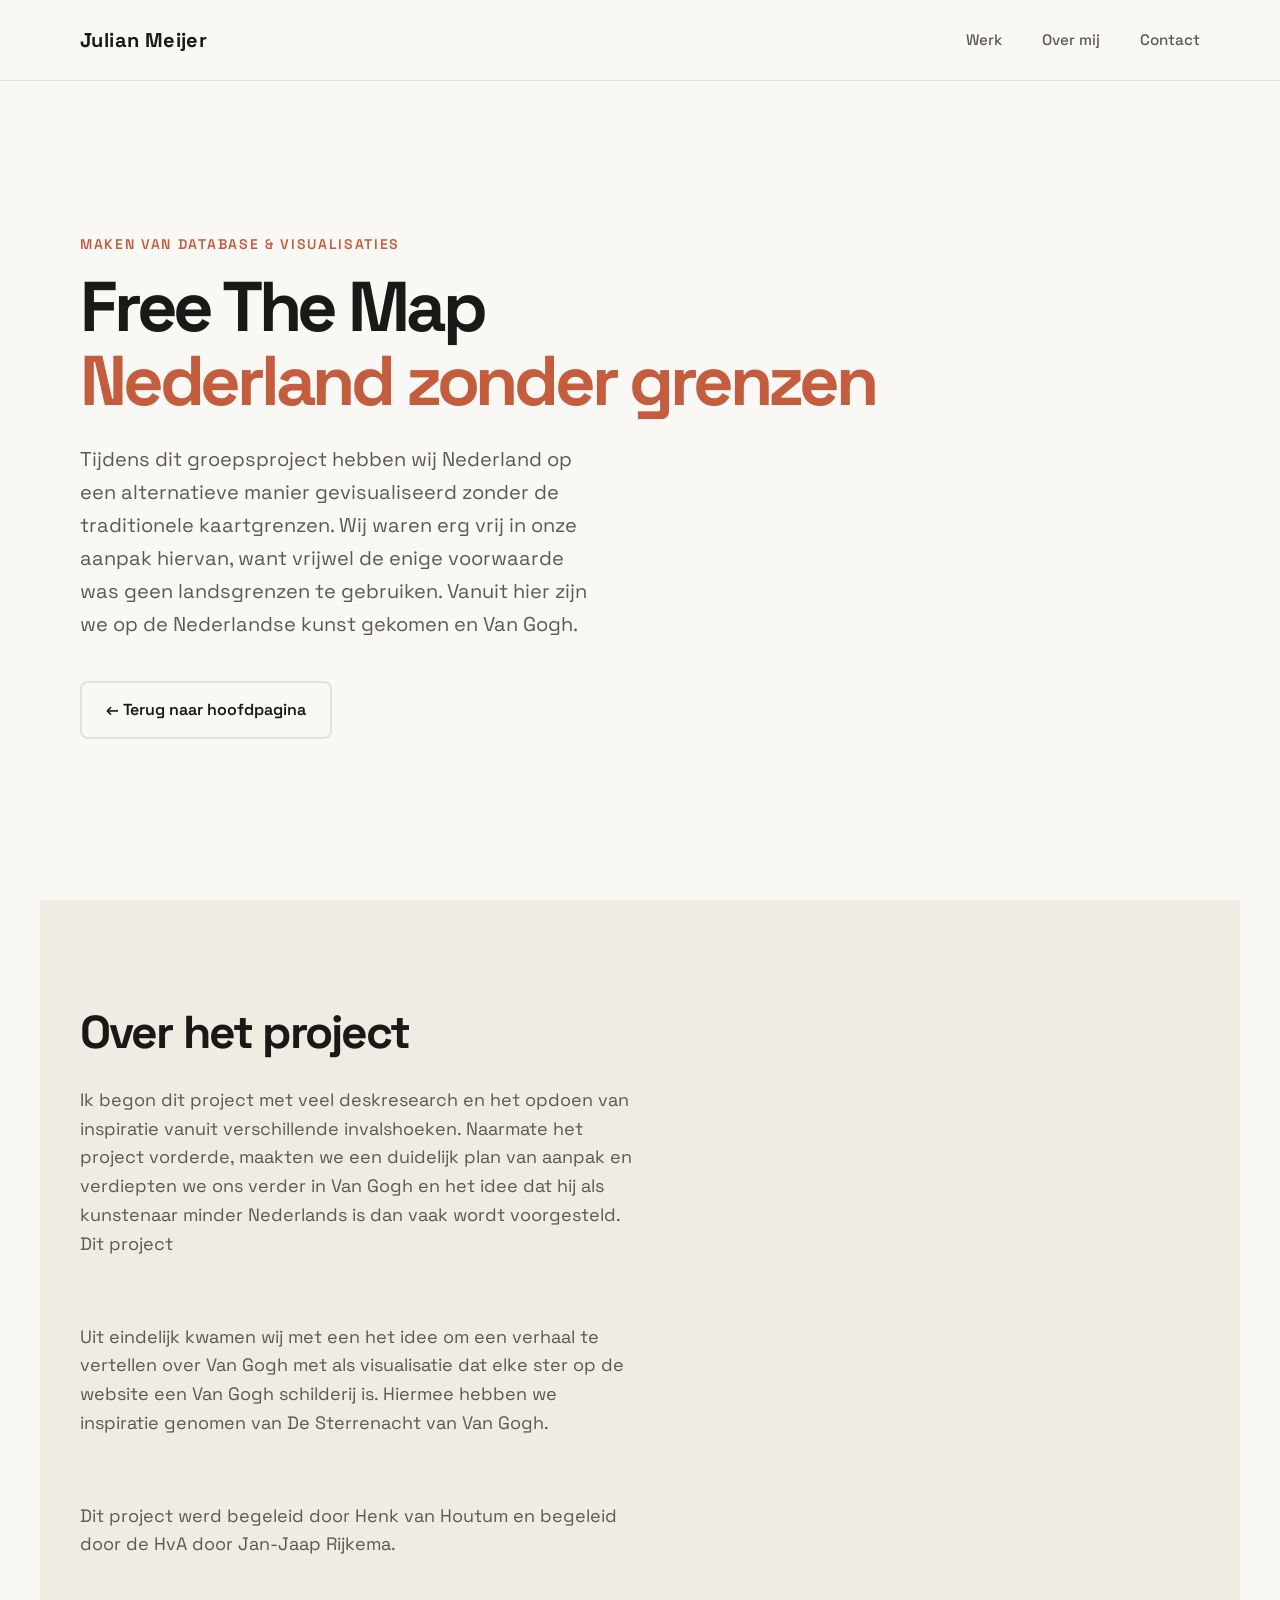
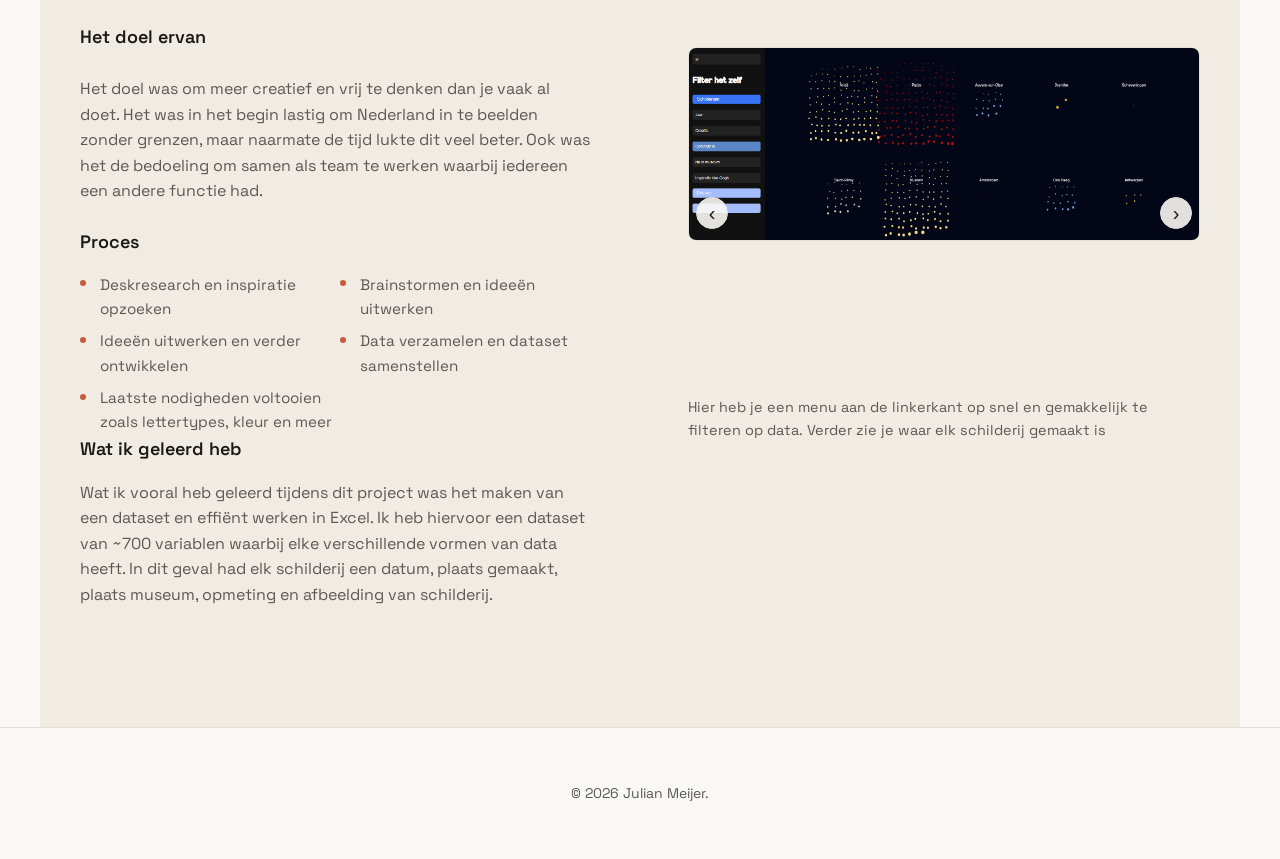
==== project1.html @ 35d34b62 "Add files via upload" ====
<!DOCTYPE html>
<html lang="nl">
<head>
    <meta charset="UTF-8">
    <meta name="viewport" content="width=device-width, initial-scale=1.0">
    <title>Free The Map — Julian Meijer</title>
    <meta name="description" content="Case study: Free The Map data visualisatie en informatieontwerp door Julian Meijer.">
    <link rel="preconnect" href="https://fonts.googleapis.com">
    <link rel="preconnect" href="https://fonts.gstatic.com" crossorigin>
    <link href="https://fonts.googleapis.com/css2?family=Space+Grotesk:wght@300;400;500;600;700&display=swap" rel="stylesheet">
    <link rel="stylesheet" href="styles.css">
</head>
<body>
    <header class="header">
        <nav class="nav">
            <a href="index.html" class="logo">Julian Meijer</a>
            <ul class="nav-links">
                <li><a href="index.html#work">Werk</a></li>
                <li><a href="index.html#about">Over mij</a></li>
                <li><a href="index.html#contact">Contact</a></li>
            </ul>
            <button class="nav-toggle" aria-label="Menu openen">
                <span></span>
                <span></span>
                <span></span>
            </button>
        </nav>
    </header>

    <main>
        <section class="hero">
            <p class="hero-label">Maken van database & visualisaties</p>
            <h1 class="hero-title">Free The Map<span class="name">Nederland zonder grenzen</span></h1>
            <p class="hero-desc">
                Tijdens dit groepsproject hebben wij Nederland op een alternatieve manier gevisualiseerd zonder de traditionele kaartgrenzen. 
                Wij waren erg vrij in onze aanpak hiervan, want vrijwel de enige voorwaarde was geen landsgrenzen te gebruiken. 
                Vanuit hier zijn we op de Nederlandse kunst gekomen en Van Gogh. 
            </p>
            <div class="hero-cta">
                <a href="index.html#work" class="btn btn-ghost">← Terug naar hoofdpagina</a>
            </div>
        </section>

        <section class="section work">
            <h2 class="section-title">Over het project</h2>
            <p class="section-intro">
                Ik begon dit project met veel deskresearch en het opdoen van inspiratie vanuit verschillende invalshoeken. Naarmate het project vorderde, maakten we een duidelijk plan van aanpak en verdiepten we ons verder in Van Gogh en het idee dat hij als kunstenaar minder Nederlands is dan vaak wordt voorgesteld. 
                Dit project           </p>
            <p class="section-intro">
                Uit eindelijk kwamen wij met een het idee om een verhaal te vertellen over Van Gogh met als visualisatie dat elke ster op de website een Van Gogh schilderij is. Hiermee hebben we inspiratie genomen van De Sterrenacht van Van Gogh.
            
            </p>
            <p class="section-intro">
                Dit project werd begeleid door Henk van Houtum en begeleid door de HvA door Jan-Jaap Rijkema. 
            </p>

            <div class="about-grid">
                <div class="about-content">
                    <h3 class="skills-title">Het doel ervan</h3>
                    <p class="about-text">
                        Het doel was om meer creatief en vrij te denken dan je vaak al doet. Het was in het begin lastig om Nederland in te beelden zonder grenzen, maar naarmate de tijd lukte dit veel beter. Ook was het de bedoeling om samen als team te werken waarbij iedereen een andere functie had. 
                    </p>

                    <h3 class="skills-title">Proces</h3>
                    <ul class="skills-list">
                        <li>Deskresearch en inspiratie opzoeken</li>
                        <li>Brainstormen en ideeën uitwerken</li>
                        <li>Ideeën uitwerken en verder ontwikkelen</li>
                        <li>Data verzamelen en dataset samenstellen</li>
                        <li>Laatste nodigheden voltooien zoals lettertypes, kleur en meer</li>
                    </ul>

                    <h3 class="skills-title">Wat ik geleerd heb</h3>
                    <p class="about-text">
                        Wat ik vooral heb geleerd tijdens dit project was het maken van een dataset en effiënt werken in Excel. Ik heb hiervoor een dataset van ~700 variablen waarbij elke verschillende vormen van data heeft. In dit geval had elk schilderij een datum, plaats gemaakt, plaats museum, opmeting en afbeelding van schilderij. 
                        
                    </p>
                </div>

                <div class="about-visual">
                    <div class="poster-carousel" data-carousel>
                        <button class="poster-carousel-btn poster-carousel-btn--prev" type="button" aria-label="Vorige visual" data-carousel-prev>
                            ‹
                        </button>
                        <div class="poster-carousel-track" data-carousel-track>
                            <div class="poster-slide is-active" data-carousel-slide data-caption="Hier heb je een menu aan de linkerkant op snel en gemakkelijk te filteren op data. Verder zie je waar elk schilderij gemaakt is">
                                <img class="project-image-img" src="assets/Project1.png" alt="Free The Map visualisatie overzicht">
                            </div>
                            <div class="poster-slide" data-carousel-slide data-caption="Begin scherm van het eindproduct. Hier kan je zien hoe het de Sterrenacht symobliseert">
                                <img class="project-image-img" src="assets/Project1_begin.png" alt="Free The Map begin van de visualisatie">
                            </div>
                            <div class="poster-slide" data-carousel-slide data-caption="Hier is met de muis over een bolletje(ster) gehoverd zodat de data over het schilderij naar voren komt. Elk schilderij is gelinked naar de dataset">
                                <img class="project-image-img" src="assets/Project2_schilderij.png" alt="Free The Map visualisatie schilderij">
                            </div>
                            <div class="poster-slide" data-carousel-slide data-caption="Hier zie je de schilderij op jaar. Van Links(1881) naar rechts(1890)">
                                <img class="project-image-img" src="assets/Project2_jaar.png" alt="Free The Map visualisatie per jaar">
                            </div>
                            <div class="poster-slide" data-carousel-slide data-caption="Hier zie je een gedeelte van de dataset. Elke kolom heeft een andere vorm van data en elke rij is een schilderij.">
                                <img class="project-image-img" src="assets/dataset1.png" alt="Free The Map extra visual">
                            </div>
                        </div>
                        <button class="poster-carousel-btn poster-carousel-btn--next" type="button" aria-label="Volgende visual" data-carousel-next>
                            ›
                        </button>
                    </div>
                    <p class="poster-caption" data-carousel-caption>Beschrijving afbeeldingaaaaaaa 1 – Free The Map.</p>
                </div>
            </div>
        </section>
    </main>

    <div class="lightbox" data-lightbox>
        <div class="lightbox-backdrop" data-lightbox-close></div>
        <div class="lightbox-dialog">
            <button class="lightbox-close" type="button" aria-label="Sluit vergroting" data-lightbox-close>×</button>
            <img class="lightbox-img" data-lightbox-img src="" alt="">
            <p class="lightbox-caption" data-lightbox-caption></p>
        </div>
    </div>

    <footer class="footer">
        <p>© <span id="year"></span> Julian Meijer.</p>
    </footer>

    <script src="script.js"></script>
</body>
</html>
---- styles.css ----
/* --- Variables --- */
:root {
    --bg: #faf8f5;
    --bg-alt: #f0ebe3;
    --text: #1a1917;
    --text-muted: #5c5854;
    --accent: #c45c3e;
    --accent-hover: #a84a2f;
    --border: #e5e0d8;
    --white: #fff;
    --font-sans: "Space Grotesk", system-ui, -apple-system, BlinkMacSystemFont, "Segoe UI", sans-serif;
    --font-serif: "Space Grotesk", system-ui, -apple-system, BlinkMacSystemFont, "Segoe UI", sans-serif;
    --space-xs: 0.5rem;
    --space-sm: 1rem;
    --space-md: 1.5rem;
    --space-lg: 2.5rem;
    --space-xl: 4rem;
    --space-2xl: 6rem;
    --radius: 8px;
    --radius-lg: 16px;
    --transition: 0.2s ease;
}

/* --- Reset & base --- */
*, *::before, *::after {
    box-sizing: border-box;
}

html {
    scroll-behavior: smooth;
}

body {
    margin: 0;
    font-family: var(--font-sans);
    font-size: 1rem;
    line-height: 1.6;
    color: var(--text);
    background: var(--bg);
    -webkit-font-smoothing: antialiased;
}

a {
    color: inherit;
    text-decoration: none;
}

ul {
    list-style: none;
    margin: 0;
    padding: 0;
}

img {
    max-width: 100%;
    height: auto;
    display: block;
}

.project-image-img {
    width: 100%;
    height: auto;
    border-radius: var(--radius);
    border: 1px solid var(--border);
}

/* Specifiek: afbeelding in project 2 iets compacter */
.project-card:nth-child(2) .project-image-img {
    max-height: 260px;
    margin-inline: auto;
    object-fit: contain;
}

/* Poster-carousel op project2-pagina */
.poster-carousel {
    position: relative;
    overflow: hidden;
}

.poster-carousel-track {
    display: flex;
    transition: transform 0.4s var(--transition);
}

.poster-slide {
    flex: 0 0 100%;
    opacity: 0;
    transition: opacity 0.3s var(--transition);
}

.poster-slide.is-active {
    opacity: 1;
}

.poster-slide .project-image-img {
    max-height: 420px;
    object-fit: contain;
    background: var(--bg);
}

.poster-carousel-btn {
    position: absolute;
    top: 50%;
    transform: translateY(-50%);
    z-index: 2;
    width: 32px;
    height: 32px;
    border-radius: 999px;
    border: 1px solid var(--border);
    background: rgba(250, 248, 245, 0.9);
    color: var(--text);
    display: flex;
    align-items: center;
    justify-content: center;
    cursor: pointer;
    font-size: 1.25rem;
    padding: 0;
}

.poster-carousel-btn--prev {
    left: 8px;
}

.poster-carousel-btn--next {
    right: 8px;
}

@media (max-width: 900px) {
    .poster-slide .project-image-img {
        max-height: 360px;
    }
}

.poster-caption {
    margin-top: var(--space-sm);
    font-size: 0.9rem;
    color: var(--text-muted);
}

/* Lightbox (vergrote afbeelding) */
.lightbox {
    position: fixed;
    inset: 0;
    display: none;
    align-items: center;
    justify-content: center;
    z-index: 200;
}

.lightbox.is-open {
    display: flex;
}

.lightbox-backdrop {
    position: absolute;
    inset: 0;
    background: rgba(0, 0, 0, 0.5);
}

.lightbox-dialog {
    position: relative;
    z-index: 1;
    max-width: min(960px, 90vw);
    max-height: min(640px, 80vh);
    background: var(--bg);
    border-radius: var(--radius-lg);
    padding: var(--space-md);
    box-shadow: 0 18px 60px rgba(0, 0, 0, 0.4);
    display: flex;
    flex-direction: column;
    gap: var(--space-sm);
}

.lightbox-img {
    width: 100%;
    height: 100%;
    object-fit: contain;
    border-radius: var(--radius);
}

.lightbox-caption {
    font-size: 0.95rem;
    color: var(--text-muted);
}

.lightbox-close {
    position: absolute;
    top: 8px;
    right: 8px;
    width: 32px;
    height: 32px;
    border-radius: 999px;
    border: 1px solid var(--border);
    background: var(--white);
    color: var(--text);
    display: flex;
    align-items: center;
    justify-content: center;
    cursor: pointer;
    font-size: 1.1rem;
}

/* --- Header & nav --- */
.header {
    position: fixed;
    top: 0;
    left: 0;
    right: 0;
    z-index: 100;
    background: rgba(250, 248, 245, 0.9);
    backdrop-filter: blur(10px);
    border-bottom: 1px solid var(--border);
}

.nav {
    position: relative;
    display: flex;
    align-items: center;
    justify-content: space-between;
    max-width: 1200px;
    margin: 0 auto;
    padding: var(--space-md) var(--space-lg);
}

.logo {
    font-family: var(--font-serif);
    font-weight: 700;
    font-size: 1.25rem;
    letter-spacing: 0.02em;
}

.nav-links {
    display: flex;
    gap: var(--space-lg);
}

.nav-links a {
    font-size: 0.95rem;
    font-weight: 500;
    color: var(--text-muted);
    transition: color var(--transition);
}

.nav-links a:hover {
    color: var(--text);
}

.nav-toggle {
    display: none;
    flex-direction: column;
    gap: 6px;
    padding: 8px;
    background: none;
    border: none;
    cursor: pointer;
}

.nav-toggle span {
    width: 24px;
    height: 2px;
    background: var(--text);
}

/* --- Layout --- */
main {
    padding-top: 72px;
}

.section {
    max-width: 1200px;
    margin: 0 auto;
    padding: var(--space-2xl) var(--space-lg);
}

.section-title {
    font-family: var(--font-serif);
    font-size: clamp(2.1rem, 3.6vw, 2.9rem);
    font-weight: 700;
    margin: 0 0 var(--space-sm);
    letter-spacing: -0.04em;
}

.section-intro {
    font-size: 1.125rem;
    color: var(--text-muted);
    max-width: 560px;
    margin: 0 0 var(--space-xl);
}

/* --- Hero --- */
.hero {
    min-height: calc(100vh - 72px);
    display: flex;
    flex-direction: column;
    justify-content: center;
    max-width: 1200px;
    margin: 0 auto;
    padding: var(--space-2xl) var(--space-lg);
}

.hero-label {
    font-size: 0.875rem;
    font-weight: 600;
    text-transform: uppercase;
    letter-spacing: 0.12em;
    color: var(--accent);
    margin: 0 0 var(--space-sm);
}

.hero-title {
    font-family: var(--font-serif);
    font-size: clamp(2.8rem, 7vw, 4.4rem);
    font-weight: 700;
    line-height: 1.05;
    letter-spacing: -0.06em;
    margin: 0 0 var(--space-md);
}

.hero-title .name {
    display: block;
    color: var(--accent);
}

.hero-desc {
    font-size: 1.25rem;
    color: var(--text-muted);
    max-width: 520px;
    margin: 0 0 var(--space-lg);
    line-height: 1.65;
}

.hero-cta {
    display: flex;
    flex-wrap: wrap;
    gap: var(--space-md);
}

/* --- Buttons --- */
.btn {
    display: inline-flex;
    align-items: center;
    justify-content: center;
    padding: 0.875rem 1.5rem;
    font-family: var(--font-sans);
    font-size: 1rem;
    font-weight: 600;
    border-radius: var(--radius);
    transition: background var(--transition), color var(--transition), border-color var(--transition);
}

.btn-primary {
    background: var(--accent);
    color: var(--white);
    border: 2px solid var(--accent);
}

.btn-primary:hover {
    background: var(--accent-hover);
    border-color: var(--accent-hover);
}

.btn-ghost {
    background: transparent;
    color: var(--text);
    border: 2px solid var(--border);
}

.btn-ghost:hover {
    border-color: var(--text-muted);
    color: var(--text-muted);
}

/* --- Projects --- */
.work {
    background: var(--bg-alt);
}

.projects {
    display: flex;
    flex-direction: column;
    gap: var(--space-xl);
}

.project-card {
    display: grid;
    grid-template-columns: 1fr 1fr;
    gap: var(--space-xl);
    align-items: center;
    padding: var(--space-lg);
    background: var(--white);
    border-radius: var(--radius-lg);
    border: 1px solid var(--border);
    transition: box-shadow var(--transition), transform var(--transition);
}

.project-card:hover {
    box-shadow: 0 12px 40px rgba(0, 0, 0, 0.06);
}

.project-card:nth-child(even) .project-image {
    order: 2;
}

.project-card:nth-child(even) .project-content {
    order: 1;
}

.project-image-placeholder,
.about-image-placeholder {
    aspect-ratio: 4/3;
    background: var(--bg-alt);
    border-radius: var(--radius);
    display: flex;
    align-items: center;
    justify-content: center;
    color: var(--text-muted);
    font-size: 0.875rem;
}

.project-content {
    padding: var(--space-xs) 0;
}

.project-meta {
    font-size: 0.8125rem;
    font-weight: 600;
    text-transform: uppercase;
    letter-spacing: 0.08em;
    color: var(--accent);
    margin-bottom: var(--space-xs);
}

.project-title {
    font-family: var(--font-serif);
    font-size: 1.6rem;
    font-weight: 600;
    margin: 0 0 var(--space-sm);
    letter-spacing: -0.03em;
}

.project-desc {
    color: var(--text-muted);
    margin: 0 0 var(--space-md);
    font-size: 0.95rem;
}

.project-link {
    font-weight: 600;
    color: var(--accent);
    transition: color var(--transition);
}

.project-link:hover {
    color: var(--accent-hover);
}

/* --- About --- */
.about-grid {
    display: grid;
    grid-template-columns: 1fr 1fr;
    gap: var(--space-2xl);
    align-items: start;
}

/* Zorgt dat de visual (carousel) iets lager start, ter hoogte van de eerste paragraaf */
.work .about-visual {
    margin-top: var(--space-md);
}

.about-text {
    color: var(--text-muted);
    margin: 0 0 var(--space-md);
    max-width: 540px;
}

.about-text:first-of-type {
    margin-top: var(--space-md);
}

.skills {
    margin-top: var(--space-xl);
}

.skills-title {
    font-family: var(--font-serif);
    font-size: 1.125rem;
    font-weight: 600;
    margin: 0 0 var(--space-sm);
}

.skills-list {
    display: grid;
    grid-template-columns: 1fr 1fr;
    gap: var(--space-xs);
}

.skills-list li {
    font-size: 0.95rem;
    color: var(--text-muted);
    padding-left: 1.25rem;
    position: relative;
}

.skills-list li::before {
    content: "";
    position: absolute;
    left: 0;
    top: 0.5em;
    width: 6px;
    height: 6px;
    background: var(--accent);
    border-radius: 50%;
}

.about-image-placeholder {
    aspect-ratio: 3/4;
    max-height: 420px;
}

/* --- Contact --- */
.contact {
    background: var(--bg-alt);
    text-align: center;
}

.contact-intro {
    font-size: 1.125rem;
    color: var(--text-muted);
    margin: 0 0 var(--space-lg);
    max-width: 480px;
    margin-left: auto;
    margin-right: auto;
}

.contact-links {
    display: flex;
    flex-wrap: wrap;
    justify-content: center;
    gap: var(--space-lg);
}

.contact-link {
    font-weight: 600;
    color: var(--accent);
    transition: color var(--transition);
}

.contact-link:hover {
    color: var(--accent-hover);
}

/* --- Footer --- */
.footer {
    text-align: center;
    padding: var(--space-lg);
    font-size: 0.875rem;
    color: var(--text-muted);
    border-top: 1px solid var(--border);
}

/* --- Responsive --- */
@media (max-width: 900px) {
    .project-card,
    .project-card:nth-child(even) .project-image {
        grid-template-columns: 1fr;
        gap: var(--space-md);
    }

    .project-card:nth-child(even) .project-image,
    .project-card:nth-child(even) .project-content {
        order: unset;
    }

    .about-grid {
        grid-template-columns: 1fr;
    }

    .about-visual {
        order: -1;
    }

    .about-image-placeholder {
        max-height: 320px;
    }

    .skills-list {
        grid-template-columns: 1fr;
    }
}

@media (max-width: 640px) {
    .nav-links {
        display: none;
    }

    .nav-links.is-open {
        display: flex;
        position: absolute;
        top: 100%;
        left: 0;
        right: 0;
        flex-direction: column;
        gap: 0;
        padding: var(--space-md);
        background: var(--bg);
        border-bottom: 1px solid var(--border);
    }

    .nav-links.is-open a {
        padding: var(--space-sm);
    }

    .nav-toggle {
        display: flex;
    }

    .hero-cta {
        flex-direction: column;
    }

    .btn {
        width: 100%;
    }

    .section {
        padding: var(--space-xl) var(--space-md);
    }

    .contact-links {
        flex-direction: column;
    }
}
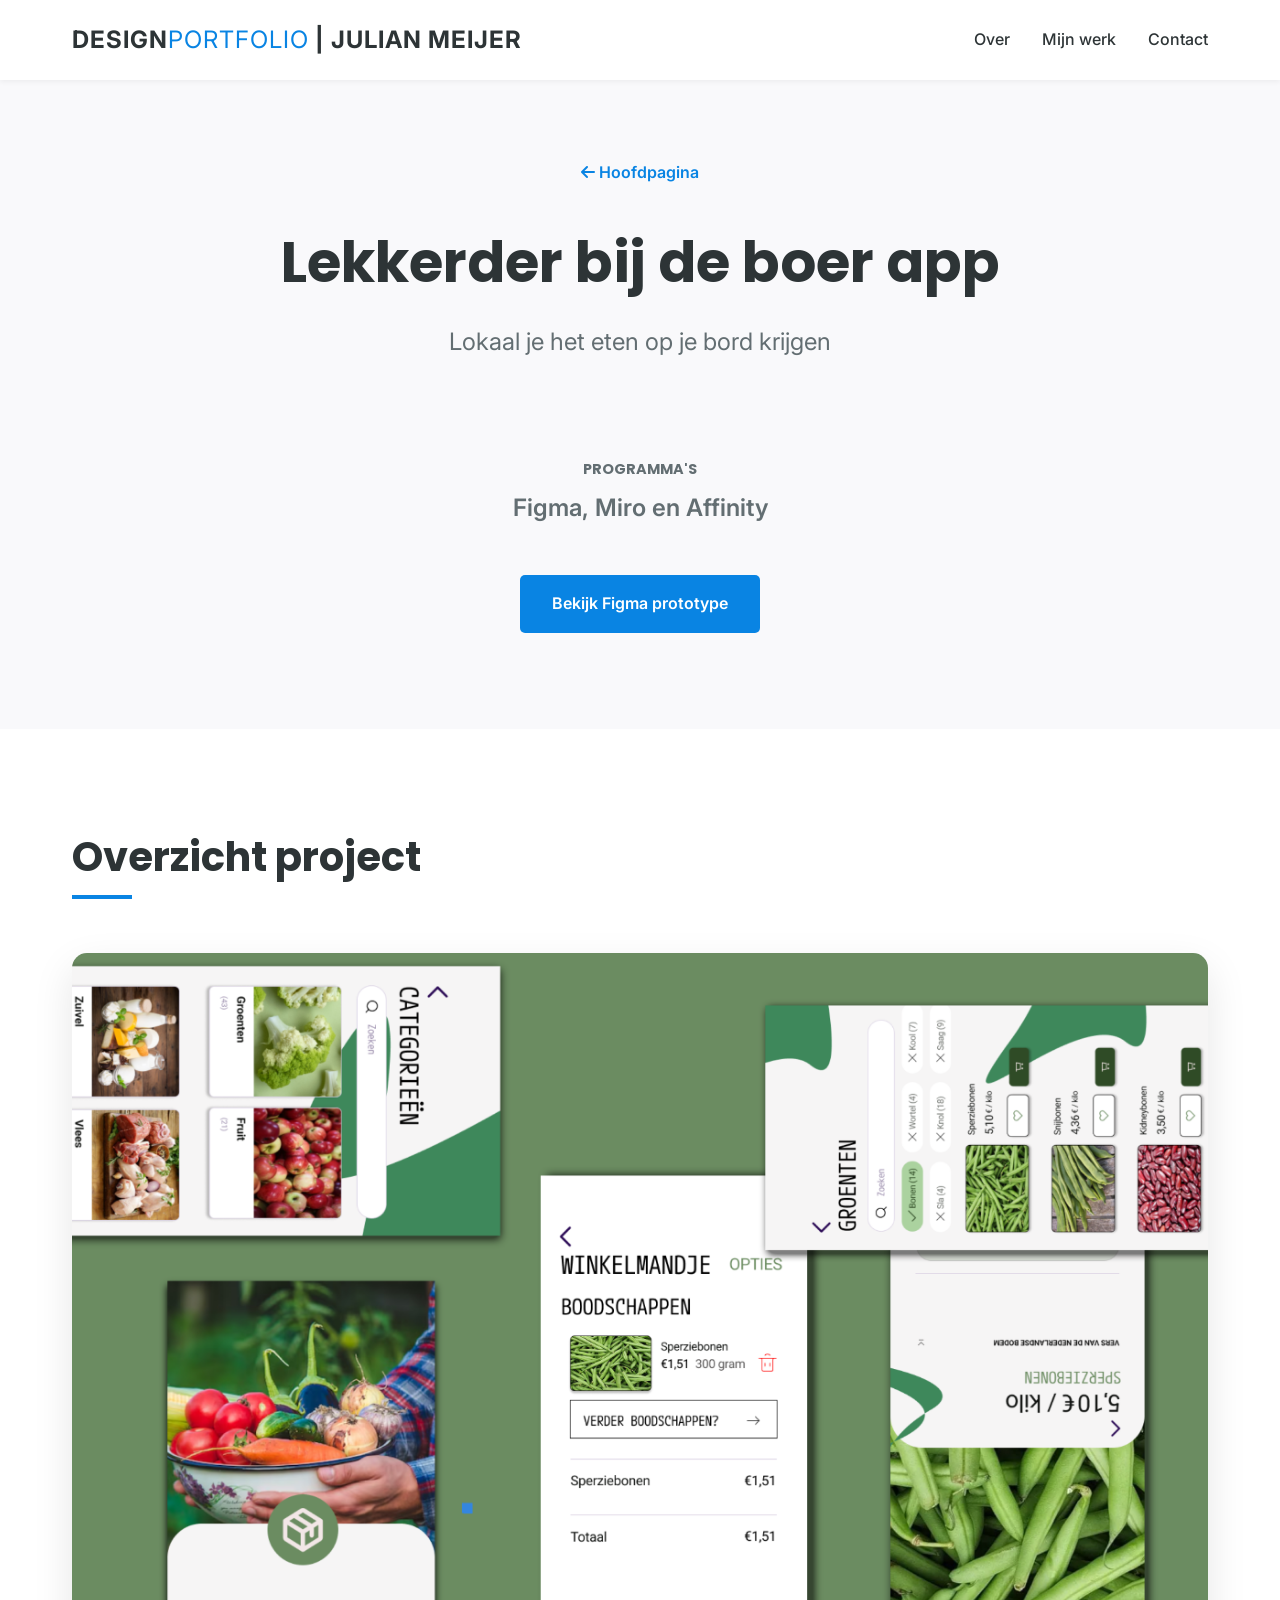
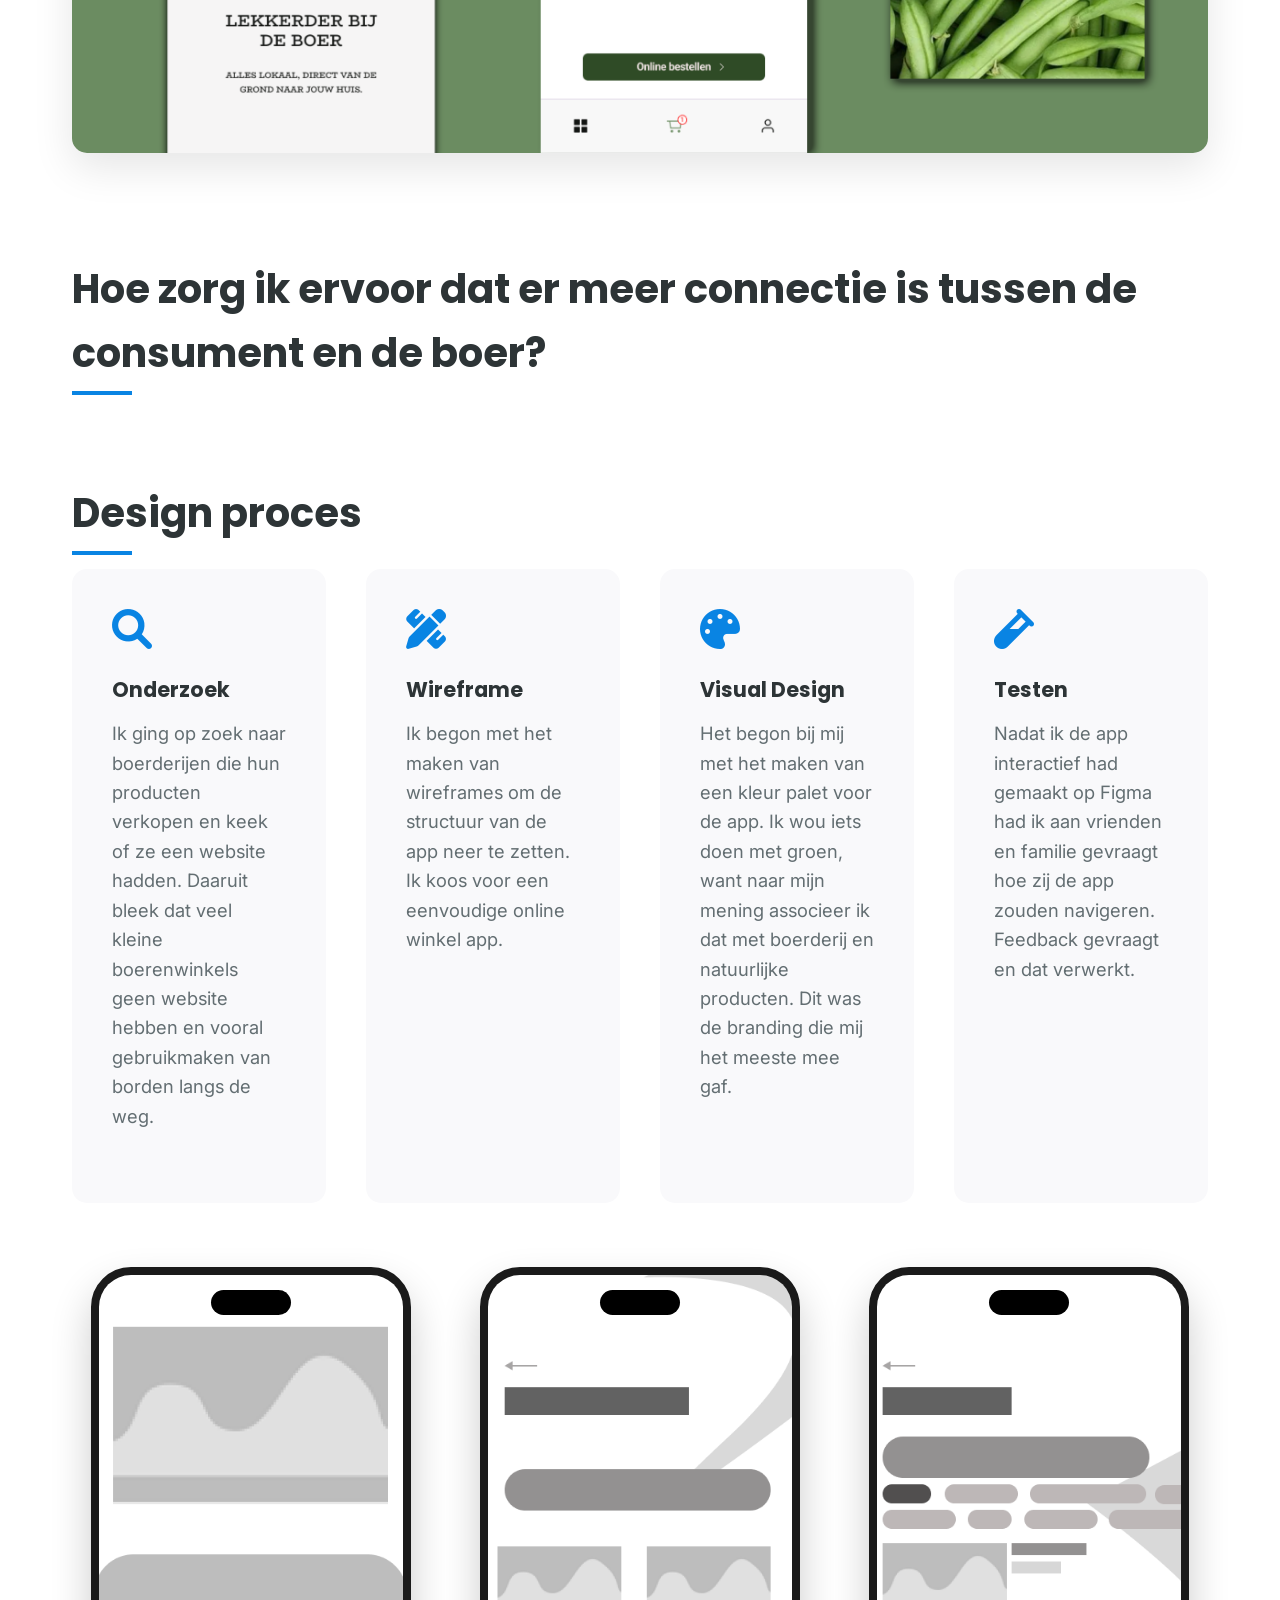
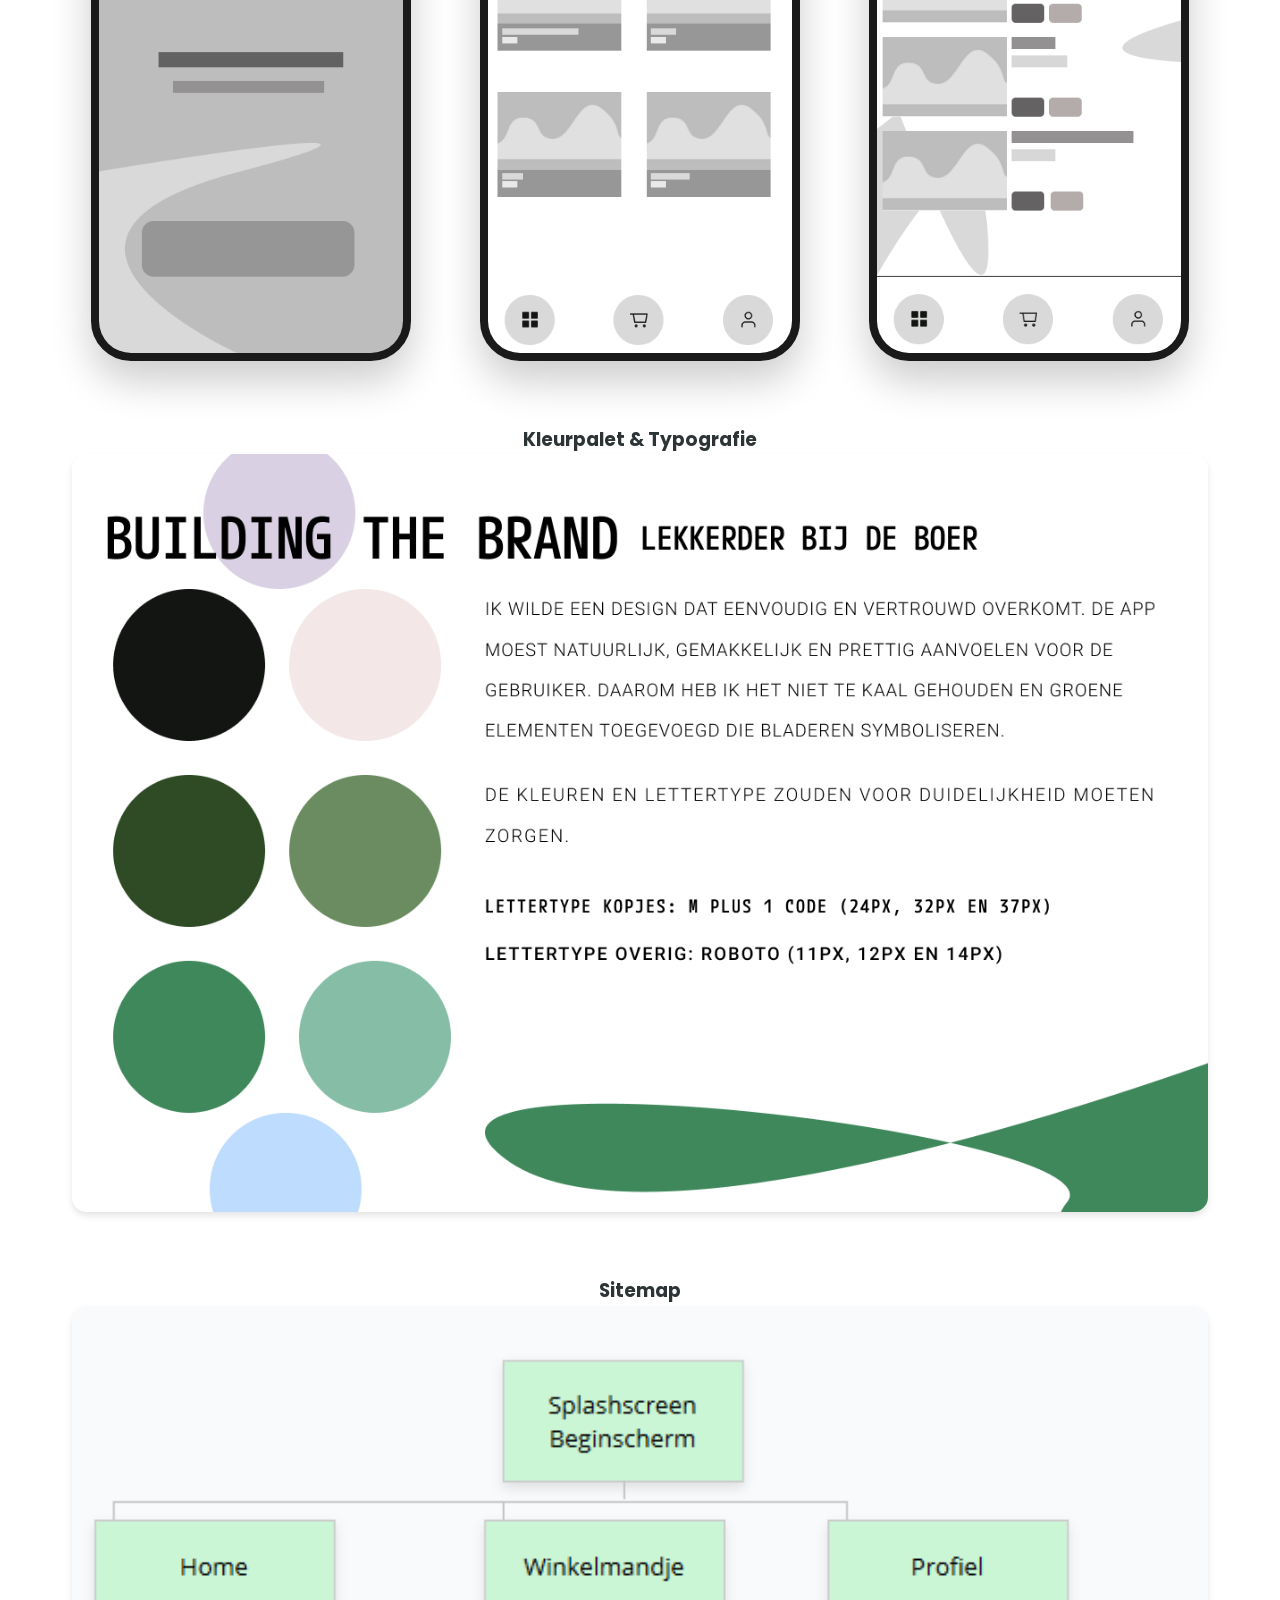
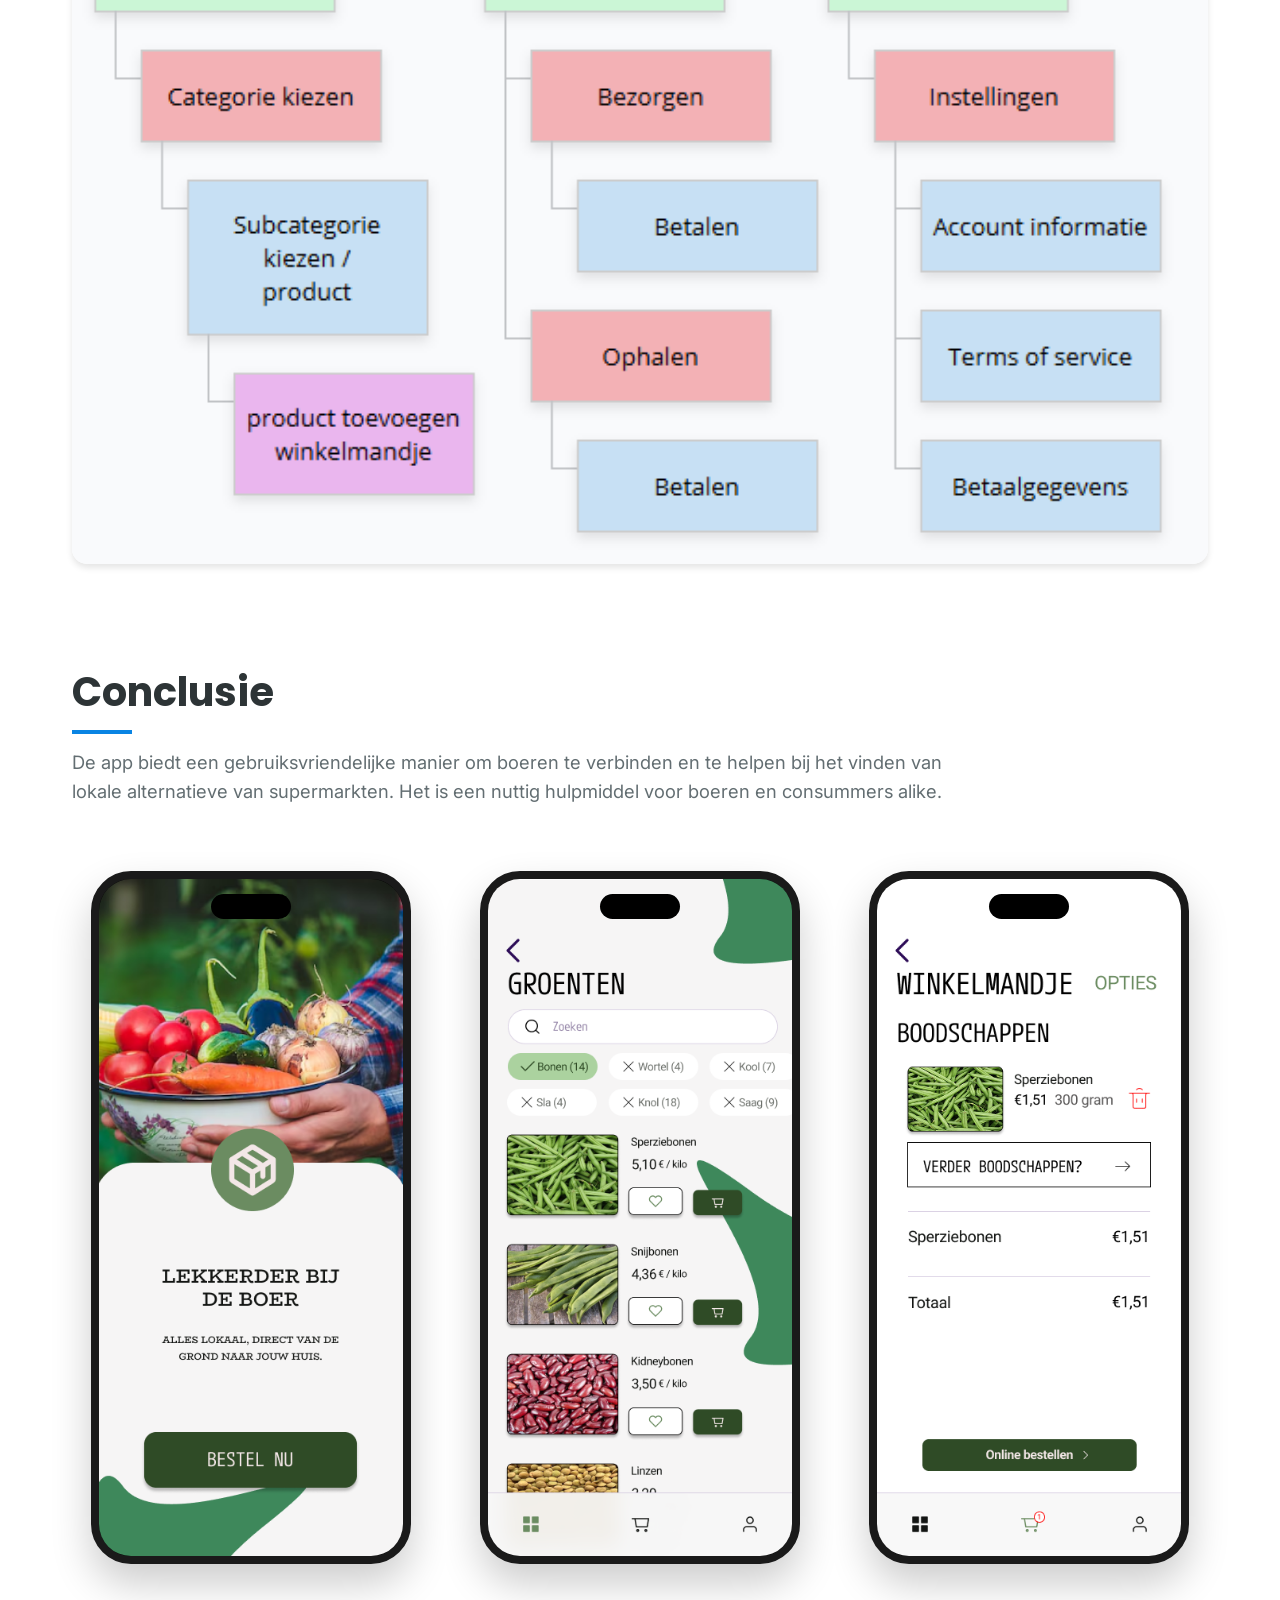
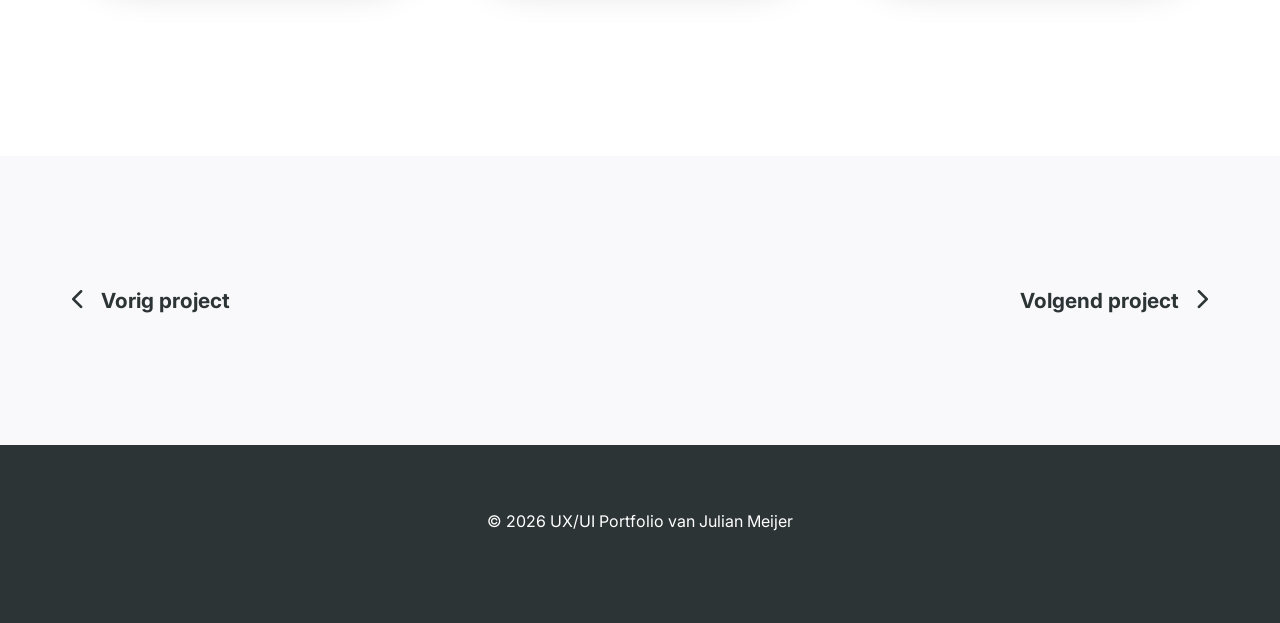
==== commit 22dd29f3: "Add files via upload" ====
--- a/project1.html
+++ b/project1.html
@@ -1,128 +1,162 @@
 <!DOCTYPE html>
-<html lang="nl">
+<html lang="en">
 <head>
     <meta charset="UTF-8">
     <meta name="viewport" content="width=device-width, initial-scale=1.0">
-    <title>Free The Map — Julian Meijer</title>
-    <meta name="description" content="Case study: Free The Map data visualisatie en informatieontwerp door Julian Meijer.">
-    <link rel="preconnect" href="https://fonts.googleapis.com">
-    <link rel="preconnect" href="https://fonts.gstatic.com" crossorigin>
-    <link href="https://fonts.googleapis.com/css2?family=Space+Grotesk:wght@300;400;500;600;700&display=swap" rel="stylesheet">
-    <link rel="stylesheet" href="styles.css">
+    <meta name="description" content="EcoConnect App Case Study - UX/UI Design for Sustainable Living">
+    <title>Lekkerder bij de boer | Case Study</title>
+    
+    <!-- Google Fonts -->
+    <link href="https://fonts.googleapis.com/css2?family=Inter:wght@300;400;500;600;700&family=Poppins:wght@400;600;700&display=swap" rel="stylesheet">
+    
+    <!-- Font Awesome for Icons -->
+    <link rel="stylesheet" href="https://cdnjs.cloudflare.com/ajax/libs/font-awesome/6.0.0/css/all.min.css">
+    
+    <!-- Custom CSS -->
+    <link rel="stylesheet" href="css/style.css">
 </head>
 <body>
-    <header class="header">
-        <nav class="nav">
-            <a href="index.html" class="logo">Julian Meijer</a>
+    <!-- Navigation (Same as main page for consistency) -->
+    <nav class="navbar">
+        <div class="container">
+            <a href="index.html" class="logo">DESIGN<span>PORTFOLIO</span> | JULIAN MEIJER</a>
             <ul class="nav-links">
-                <li><a href="index.html#work">Werk</a></li>
-                <li><a href="index.html#about">Over mij</a></li>
+                <li><a href="index.html#about">Over</a></li>
+                <li><a href="index.html#work">Mijn werk</a></li>
                 <li><a href="index.html#contact">Contact</a></li>
             </ul>
-            <button class="nav-toggle" aria-label="Menu openen">
-                <span></span>
-                <span></span>
-                <span></span>
-            </button>
-        </nav>
-    </header>
+        </div>
+    </nav>
 
-    <main>
-        <section class="hero">
-            <p class="hero-label">Maken van database & visualisaties</p>
-            <h1 class="hero-title">Free The Map<span class="name">Nederland zonder grenzen</span></h1>
-            <p class="hero-desc">
-                Tijdens dit groepsproject hebben wij Nederland op een alternatieve manier gevisualiseerd zonder de traditionele kaartgrenzen. 
-                Wij waren erg vrij in onze aanpak hiervan, want vrijwel de enige voorwaarde was geen landsgrenzen te gebruiken. 
-                Vanuit hier zijn we op de Nederlandse kunst gekomen en Van Gogh. 
-            </p>
-            <div class="hero-cta">
-                <a href="index.html#work" class="btn btn-ghost">← Terug naar hoofdpagina</a>
+    <!-- Case Study Hero -->
+    <section class="case-study-hero">
+        <div class="container">
+            <a href="index.html#work" class="back-link"><i class="fas fa-arrow-left"></i> Hoofdpagina</a>
+            <h1 class="fade-in">Lekkerder bij de boer app</h1>
+            <p class="fade-in">Lokaal je het eten op je bord krijgen</p>
+            <div class="case-study-meta fade-in">
+                </div>
+                <div class="meta-item">
+                    <h4>Programma's</h4>
+                    <p>Figma, Miro en Affinity</p>
+                </div>
             </div>
-        </section>
+            <a href="https://www.figma.com/proto/eXoz9DPEY7MuUuKVdr2Kxe/Project-Boer?node-id=7-13&p=f&viewport=747%2C1192%2C0.39&t=lHQ48CrJ2zAcIcA8-1&scaling=scale-down&content-scaling=fixed&starting-point-node-id=7%3A13&page-id=0%3A1" target="_blank" class="btn btn-primary fade-in">Bekijk Figma prototype</a>
+        </div>
+    </section>
 
-        <section class="section work">
-            <h2 class="section-title">Over het project</h2>
-            <p class="section-intro">
-                Ik begon dit project met veel deskresearch en het opdoen van inspiratie vanuit verschillende invalshoeken. Naarmate het project vorderde, maakten we een duidelijk plan van aanpak en verdiepten we ons verder in Van Gogh en het idee dat hij als kunstenaar minder Nederlands is dan vaak wordt voorgesteld. 
-                Dit project           </p>
-            <p class="section-intro">
-                Uit eindelijk kwamen wij met een het idee om een verhaal te vertellen over Van Gogh met als visualisatie dat elke ster op de website een Van Gogh schilderij is. Hiermee hebben we inspiratie genomen van De Sterrenacht van Van Gogh.
-            
-            </p>
-            <p class="section-intro">
-                Dit project werd begeleid door Henk van Houtum en begeleid door de HvA door Jan-Jaap Rijkema. 
-            </p>
+    <!-- Case Study Content -->
+    <section class="case-study-content section">
+        <div class="container">
+            <!-- Project Overview -->
+            <div class="case-study-section">
+                <h2>Overzicht project</h2>
+                <div class="case-study-image">
+                    <img src="assets/images/boer_alg.png" alt="Lekkerder bij de boer app design screens" loading="lazy">
+                </div>
+            </div>
 
-            <div class="about-grid">
-                <div class="about-content">
-                    <h3 class="skills-title">Het doel ervan</h3>
-                    <p class="about-text">
-                        Het doel was om meer creatief en vrij te denken dan je vaak al doet. Het was in het begin lastig om Nederland in te beelden zonder grenzen, maar naarmate de tijd lukte dit veel beter. Ook was het de bedoeling om samen als team te werken waarbij iedereen een andere functie had. 
-                    </p>
+            <!-- The Challenge -->
+            <div class="case-study-section">
+                <h2>Hoe zorg ik ervoor dat er meer connectie is tussen de consument en de boer?</h2>
+            </div>
 
-                    <h3 class="skills-title">Proces</h3>
-                    <ul class="skills-list">
-                        <li>Deskresearch en inspiratie opzoeken</li>
-                        <li>Brainstormen en ideeën uitwerken</li>
-                        <li>Ideeën uitwerken en verder ontwikkelen</li>
-                        <li>Data verzamelen en dataset samenstellen</li>
-                        <li>Laatste nodigheden voltooien zoals lettertypes, kleur en meer</li>
-                    </ul>
-
-                    <h3 class="skills-title">Wat ik geleerd heb</h3>
-                    <p class="about-text">
-                        Wat ik vooral heb geleerd tijdens dit project was het maken van een dataset en effiënt werken in Excel. Ik heb hiervoor een dataset van ~700 variablen waarbij elke verschillende vormen van data heeft. In dit geval had elk schilderij een datum, plaats gemaakt, plaats museum, opmeting en afbeelding van schilderij. 
-                        
-                    </p>
+            <!-- Design Process -->
+            <div class="case-study-section">
+                <h2>Design proces</h2>
+                <div class="process-grid">
+                    <div class="process-step">
+                        <i class="fas fa-search"></i>
+                        <h3>Onderzoek</h3>
+                        <p>Ik ging op zoek naar boerderijen die hun producten verkopen en keek of ze een website hadden. Daaruit bleek dat veel kleine boerenwinkels geen website hebben en vooral gebruikmaken van borden langs de weg.</p>
+                    </div>
+                    <div class="process-step">
+                        <i class="fas fa-pencil-ruler"></i>
+                        <h3>Wireframe</h3>
+                        <p>Ik begon met het maken van wireframes om de structuur van de app neer te zetten. Ik koos voor een eenvoudige online winkel app.</p>
+                    </div>
+                    <div class="process-step">
+                        <i class="fas fa-palette"></i>
+                        <h3>Visual Design</h3>
+                        <p>Het begon bij mij met het maken van een kleur palet voor de app. Ik wou iets doen met groen, want naar mijn mening associeer ik dat met boerderij en natuurlijke producten. Dit was de branding die mij het meeste mee gaf.</p>
+                    </div>
+                    <div class="process-step">
+                        <i class="fas fa-vial"></i>
+                        <h3>Testen</h3>
+                        <p>Nadat ik de app interactief had gemaakt op Figma had ik aan vrienden en familie gevraagt hoe zij de app zouden navigeren. Feedback gevraagt en dat verwerkt.</p>
+                    </div>
                 </div>
 
-                <div class="about-visual">
-                    <div class="poster-carousel" data-carousel>
-                        <button class="poster-carousel-btn poster-carousel-btn--prev" type="button" aria-label="Vorige visual" data-carousel-prev>
-                            ‹
-                        </button>
-                        <div class="poster-carousel-track" data-carousel-track>
-                            <div class="poster-slide is-active" data-carousel-slide data-caption="Hier heb je een menu aan de linkerkant op snel en gemakkelijk te filteren op data. Verder zie je waar elk schilderij gemaakt is">
-                                <img class="project-image-img" src="assets/Project1.png" alt="Free The Map visualisatie overzicht">
-                            </div>
-                            <div class="poster-slide" data-carousel-slide data-caption="Begin scherm van het eindproduct. Hier kan je zien hoe het de Sterrenacht symobliseert">
-                                <img class="project-image-img" src="assets/Project1_begin.png" alt="Free The Map begin van de visualisatie">
-                            </div>
-                            <div class="poster-slide" data-carousel-slide data-caption="Hier is met de muis over een bolletje(ster) gehoverd zodat de data over het schilderij naar voren komt. Elk schilderij is gelinked naar de dataset">
-                                <img class="project-image-img" src="assets/Project2_schilderij.png" alt="Free The Map visualisatie schilderij">
-                            </div>
-                            <div class="poster-slide" data-carousel-slide data-caption="Hier zie je de schilderij op jaar. Van Links(1881) naar rechts(1890)">
-                                <img class="project-image-img" src="assets/Project2_jaar.png" alt="Free The Map visualisatie per jaar">
-                            </div>
-                            <div class="poster-slide" data-carousel-slide data-caption="Hier zie je een gedeelte van de dataset. Elke kolom heeft een andere vorm van data en elke rij is een schilderij.">
-                                <img class="project-image-img" src="assets/dataset1.png" alt="Free The Map extra visual">
-                            </div>
-                        </div>
-                        <button class="poster-carousel-btn poster-carousel-btn--next" type="button" aria-label="Volgende visual" data-carousel-next>
-                            ›
-                        </button>
+                <!-- iPhone Wireframes Section -->
+                <div class="iphone-frame-container">
+                    <div class="iphone-frame">
+                        <img src="assets/images/wireframe start.png" alt="iPhone 16 Wireframe hoofdpagina">
                     </div>
-                    <p class="poster-caption" data-carousel-caption>Beschrijving afbeeldingaaaaaaa 1 – Free The Map.</p>
+                    <div class="iphone-frame">
+                        <img src="assets/images/wireframe home.png" alt="iPhone 16 Wireframe home page">
+                    </div>
+                    <div class="iphone-frame">
+                        <img src="assets/images/wireframe - product.png" alt="iPhone 16 Wireframe product pagina">
+                    </div>
+                </div>
+
+                <!-- Color Palette and Typography Section -->
+                <div class="specs-section">
+                    <h3>Kleurpalet & Typografie</h3>
+                    <div class="specs-image">
+                        <img src="assets/images/Huisstijl.png" alt="Huisstijl">
+                    </div>
+                </div>
+
+                <!-- Sitemap Section -->
+                <div class="specs-section">
+                    <h3>Sitemap</h3>
+                    <div class="specs-image">
+                        <img src="assets/images/sitemap_boer.png" alt="Sitemap van het project" loading="lazy">
+                    </div>
                 </div>
             </div>
-        </section>
-    </main>
 
-    <div class="lightbox" data-lightbox>
-        <div class="lightbox-backdrop" data-lightbox-close></div>
-        <div class="lightbox-dialog">
-            <button class="lightbox-close" type="button" aria-label="Sluit vergroting" data-lightbox-close>×</button>
-            <img class="lightbox-img" data-lightbox-img src="" alt="">
-            <p class="lightbox-caption" data-lightbox-caption></p>
+            <!-- Final Deliverables -->
+            <div class="case-study-section">
+                <h2>Conclusie</h2>
+                <p>De app biedt een gebruiksvriendelijke manier om boeren te verbinden en te helpen bij het vinden van lokale alternatieve van supermarkten. Het is een nuttig hulpmiddel voor boeren en consummers alike.</p>
+               <div class="iphone-frame-container">
+                    <div class="iphone-frame">
+                        <img src="assets/images/start_p1.png" alt="iPhone 16 start van app">
+                    </div>
+                    <div class="iphone-frame">
+                        <img src="assets/images/Groenten.png" alt="iPhone 16 Geselecteerde algemene categorie">
+                    </div>
+                    <div class="iphone-frame">
+                        <img src="assets/images/Winkelmandje.png" alt="iPhone 16 Winkelmandje">
+                    </div>
+                </div>
+            </div>
+    </section>
+
+    <!-- Case Study Footer Navigation -->
+    <section class="case-study-footer section bg-light">
+        <div class="container">
+            <div class="footer-nav">
+                <a href="project3.html" class="footer-nav-link prev">
+                    <i class="fas fa-chevron-left"></i> Vorig project
+                </a>
+                <a href="project2.html" class="footer-nav-link next">
+                    Volgend project <i class="fas fa-chevron-right"></i>
+                </a>
+            </div>
         </div>
-    </div>
+    </section>
 
+    <!-- Footer (Same as main page) -->
     <footer class="footer">
-        <p>© <span id="year"></span> Julian Meijer.</p>
+        <div class="container">
+            <p>&copy; 2026 UX/UI Portfolio van Julian Meijer</p>
+        </div>
     </footer>
 
-    <script src="script.js"></script>
+    <!-- Custom JS -->
+    <script src="js/main.js"></script>
 </body>
 </html>
-
--- a/css/style.css
+++ b/css/style.css
@@ -0,0 +1,748 @@
+/* Reset and Base Styles */
+* {
+    margin: 0;
+    padding: 0;
+    box-sizing: border-box;
+}
+
+:root {
+    --primary-color: #2D3436;
+    --secondary-color: #0984E3;
+    --accent-color: #6C5CE7;
+    --bg-light: #F9F9FB;
+    --text-color: #2D3436;
+    --text-light: #636E72;
+    --white: #FFFFFF;
+    --transition: all 0.3s ease-in-out;
+    --shadow: 0 4px 6px rgba(0, 0, 0, 0.1);
+}
+
+html {
+    scroll-behavior: smooth;
+}
+
+body {
+    font-family: 'Inter', sans-serif;
+    line-height: 1.6;
+    color: var(--text-color);
+    background-color: var(--white);
+    overflow-x: hidden;
+}
+
+h1, h2, h3, h4 {
+    font-family: 'Poppins', sans-serif;
+    font-weight: 700;
+}
+
+.container {
+    max-width: 1200px;
+    margin: 0 auto;
+    padding: 0 2rem;
+}
+
+.section {
+    padding: 6rem 0;
+}
+
+.bg-light {
+    background-color: var(--bg-light);
+}
+
+/* Typography and Common Elements */
+.section-header {
+    text-align: center;
+    margin-bottom: 4rem;
+}
+
+.section-header h2 {
+    font-size: 2.5rem;
+    margin-bottom: 1rem;
+    text-transform: uppercase;
+    letter-spacing: 2px;
+}
+
+.underline {
+    width: 80px;
+    height: 4px;
+    background: var(--secondary-color);
+    margin: 0 auto;
+}
+
+.highlight {
+    color: var(--secondary-color);
+}
+
+/* Buttons */
+.btn {
+    display: inline-block;
+    padding: 1rem 2rem;
+    border-radius: 5px;
+    text-decoration: none;
+    font-weight: 600;
+    transition: var(--transition);
+    cursor: pointer;
+    border: none;
+    text-align: center;
+}
+
+.btn-primary {
+    background-color: var(--secondary-color);
+    color: var(--white);
+}
+
+.btn-primary:hover {
+    background-color: #0773C7;
+    transform: translateY(-3px);
+    box-shadow: var(--shadow);
+}
+
+.btn-secondary {
+    background-color: var(--primary-color);
+    color: var(--white);
+    margin-left: 1rem;
+}
+
+.btn-secondary:hover {
+    background-color: #000;
+    transform: translateY(-3px);
+    box-shadow: var(--shadow);
+}
+
+.btn-outline {
+    background-color: transparent;
+    border: 2px solid var(--secondary-color);
+    color: var(--secondary-color);
+}
+
+.btn-outline:hover {
+    background-color: var(--secondary-color);
+    color: var(--white);
+}
+
+/* Navbar */
+.navbar {
+    height: 80px;
+    display: flex;
+    align-items: center;
+    background-color: var(--white);
+    position: fixed;
+    top: 0;
+    width: 100%;
+    z-index: 1000;
+    box-shadow: 0 2px 5px rgba(0, 0, 0, 0.05);
+}
+
+.navbar .container {
+    display: flex;
+    justify-content: space-between;
+    align-items: center;
+    width: 100%;
+}
+
+.logo {
+    font-size: 1.5rem;
+    font-weight: 700;
+    text-decoration: none;
+    color: var(--primary-color);
+    letter-spacing: 1px;
+}
+
+.logo span {
+    font-weight: 400;
+    color: var(--secondary-color);
+}
+
+.nav-links {
+    display: flex;
+    list-style: none;
+}
+
+.nav-links li {
+    margin-left: 2rem;
+}
+
+.nav-links a {
+    text-decoration: none;
+    color: var(--primary-color);
+    font-weight: 500;
+    transition: var(--transition);
+}
+
+.nav-links a:hover {
+    color: var(--secondary-color);
+}
+
+.burger {
+    display: none;
+    cursor: pointer;
+}
+
+.burger div {
+    width: 25px;
+    height: 3px;
+    background-color: var(--primary-color);
+    margin: 5px;
+    transition: var(--transition);
+}
+
+/* Hero Section */
+.hero {
+    height: 100vh;
+    background: linear-gradient(rgba(255, 255, 255, 0.9), rgba(255, 255, 255, 0.9)), 
+                url('https://images.unsplash.com/photo-1497215728101-856f4ea42174?auto=format&fit=crop&w=1920&q=80') no-repeat center center/cover;
+    display: flex;
+    align-items: center;
+}
+
+.hero-content {
+    max-width: 800px;
+}
+
+.hero h1 {
+    font-size: 4rem;
+    line-height: 1.2;
+    margin-bottom: 1.5rem;
+}
+
+.hero p {
+    font-size: 1.25rem;
+    color: var(--text-light);
+    margin-bottom: 2rem;
+    max-width: 600px;
+}
+
+/* About Section */
+.about-grid {
+    display: grid;
+    grid-template-columns: 2fr 1fr;
+    gap: 4rem;
+    align-items: start;
+}
+
+.about-text h3 {
+    font-size: 1.8rem;
+    margin-bottom: 1.5rem;
+}
+
+.about-text p {
+    margin-bottom: 1.5rem;
+    color: var(--text-light);
+}
+
+.skills-container {
+    margin-top: 2rem;
+}
+
+.skills-list {
+    display: flex;
+    flex-wrap: wrap;
+    gap: 0.8rem;
+    margin-top: 1rem;
+}
+
+.skill-tag {
+    background-color: var(--bg-light);
+    color: var(--secondary-color);
+    padding: 0.5rem 1rem;
+    border-radius: 50px;
+    font-size: 0.9rem;
+    font-weight: 600;
+    border: 1px solid rgba(9, 132, 227, 0.1);
+}
+
+.experience-card {
+    background-color: var(--white);
+    padding: 2rem;
+    border-radius: 10px;
+    box-shadow: var(--shadow);
+    margin-bottom: 2rem;
+    text-align: center;
+    transition: var(--transition);
+}
+
+.experience-card:hover {
+    transform: translateY(-5px);
+}
+
+.experience-card i {
+    font-size: 2.5rem;
+    color: var(--secondary-color);
+    margin-bottom: 1rem;
+}
+
+.experience-card h4 {
+    margin-bottom: 0.5rem;
+}
+
+/* Work Section */
+.projects-grid {
+    display: flex;
+    flex-direction: column;
+    gap: 6rem;
+}
+
+.project-item {
+    display: grid;
+    grid-template-columns: 1fr 1fr;
+    gap: 4rem;
+    align-items: center;
+}
+
+.project-info h3 {
+    font-size: 2.2rem;
+    margin-bottom: 1rem;
+}
+
+.project-role {
+    margin-bottom: 1rem;
+    font-size: 1.1rem;
+}
+
+.project-desc {
+    color: var(--text-light);
+    margin-bottom: 2rem;
+}
+
+.project-image img {
+    width: 100%;
+    border-radius: 10px;
+    box-shadow: 0 10px 30px rgba(0, 0, 0, 0.15);
+    transition: var(--transition);
+}
+
+.project-image img:hover {
+    transform: scale(1.02);
+}
+
+/* Contact Section */
+.contact-grid {
+    display: grid;
+    grid-template-columns: 1fr 1.5fr;
+    gap: 4rem;
+}
+
+.contact-info h3 {
+    font-size: 1.8rem;
+    margin-bottom: 1.5rem;
+}
+
+.contact-methods {
+    list-style: none;
+    margin-top: 2rem;
+}
+
+.contact-methods li {
+    display: flex;
+    align-items: flex-start;
+    margin-bottom: 2rem;
+}
+
+.contact-methods i {
+    font-size: 1.5rem;
+    color: var(--secondary-color);
+    margin-right: 1.5rem;
+    margin-top: 0.2rem;
+}
+
+.contact-methods h4 {
+    margin-bottom: 0.2rem;
+}
+
+.contact-methods p {
+    color: var(--text-light);
+}
+
+.contact-form {
+    background-color: var(--bg-light);
+    padding: 3rem;
+    border-radius: 10px;
+}
+
+.form-group {
+    margin-bottom: 1.5rem;
+}
+
+.form-group label {
+    display: block;
+    margin-bottom: 0.5rem;
+    font-weight: 600;
+}
+
+.form-group input,
+.form-group textarea {
+    width: 100%;
+    padding: 0.8rem;
+    border: 1px solid #ddd;
+    border-radius: 5px;
+    font-family: inherit;
+    font-size: 1rem;
+    transition: var(--transition);
+}
+
+.form-group input:focus,
+.form-group textarea:focus {
+    outline: none;
+    border-color: var(--secondary-color);
+    box-shadow: 0 0 0 2px rgba(9, 132, 227, 0.1);
+}
+
+/* Footer */
+.footer {
+    background-color: var(--primary-color);
+    color: var(--white);
+    padding: 4rem 0;
+    text-align: center;
+}
+
+.footer p {
+    margin-bottom: 1.5rem;
+}
+
+.social-links a {
+    color: var(--white);
+    font-size: 1.5rem;
+    margin: 0 1rem;
+    transition: var(--transition);
+}
+
+.social-links a:hover {
+    color: var(--secondary-color);
+}
+
+/* Animations */
+.fade-in {
+    animation: fadeIn 1s ease-out forwards;
+}
+
+@keyframes fadeIn {
+    from {
+        opacity: 0;
+        transform: translateY(20px);
+    }
+    to {
+        opacity: 1;
+        transform: translateY(0);
+    }
+}
+
+/* Mobile Responsive */
+@media screen and (max-width: 1024px) {
+    .hero h1 {
+        font-size: 3rem;
+    }
+    
+    .about-grid, .contact-grid {
+        grid-template-columns: 1fr;
+        gap: 2rem;
+    }
+    
+    .project-item {
+        grid-template-columns: 1fr;
+        gap: 2rem;
+    }
+}
+
+@media screen and (max-width: 768px) {
+    .nav-links {
+        position: fixed;
+        right: 0px;
+        height: 100vh;
+        top: 80px;
+        background-color: var(--white);
+        display: flex;
+        flex-direction: column;
+        align-items: center;
+        width: 100%;
+        transform: translateX(100%);
+        transition: transform 0.5s ease-in;
+        box-shadow: 0 10px 20px rgba(0,0,0,0.1);
+    }
+    
+    .nav-links li {
+        margin: 2rem 0;
+    }
+    
+    .burger {
+        display: block;
+    }
+    
+    .nav-active {
+        transform: translateX(0%);
+    }
+    
+    .hero h1 {
+        font-size: 2.5rem;
+    }
+    
+    .section {
+        padding: 4rem 0;
+    }
+}
+
+/* Case Study Pages Styles */
+.case-study-hero {
+    padding: 10rem 0 6rem;
+    background-color: var(--bg-light);
+    text-align: center;
+}
+
+.back-link {
+    display: inline-block;
+    margin-bottom: 2rem;
+    text-decoration: none;
+    color: var(--secondary-color);
+    font-weight: 600;
+    transition: var(--transition);
+}
+
+.back-link:hover {
+    transform: translateX(-5px);
+}
+
+.case-study-hero h1 {
+    font-size: 3.5rem;
+    margin-bottom: 1rem;
+}
+
+.case-study-hero p {
+    font-size: 1.5rem;
+    color: var(--text-light);
+    margin-bottom: 3rem;
+}
+
+.case-study-meta {
+    display: flex;
+    justify-content: center;
+    gap: 4rem;
+    margin-bottom: 3rem;
+    text-align: left;
+}
+
+.meta-item h4 {
+    font-size: 0.9rem;
+    text-transform: uppercase;
+    color: var(--text-light);
+    margin-bottom: 0.5rem;
+}
+
+.meta-item p {
+    font-weight: 600;
+}
+
+.case-study-section {
+    margin-bottom: 6rem;
+}
+
+.case-study-section h2 {
+    font-size: 2.5rem;
+    margin-bottom: 1.5rem;
+    position: relative;
+}
+
+.case-study-section h2::after {
+    content: '';
+    position: absolute;
+    bottom: -10px;
+    left: 0;
+    width: 60px;
+    height: 4px;
+    background: var(--secondary-color);
+}
+
+.case-study-section p {
+    font-size: 1.15rem;
+    color: var(--text-light);
+    margin-bottom: 2rem;
+    max-width: 900px;
+}
+
+.case-study-image {
+    margin: 4rem 0;
+    width: 100%;
+}
+
+.case-study-image img {
+    width: 100%;
+    border-radius: 15px;
+    box-shadow: 0 15px 40px rgba(0, 0, 0, 0.1);
+}
+
+.process-grid {
+    display: grid;
+    grid-template-columns: repeat(auto-fit, minmax(250px, 1fr));
+    gap: 2.5rem;
+    margin-bottom: 4rem;
+}
+
+.process-step {
+    background-color: var(--bg-light);
+    padding: 2.5rem;
+    border-radius: 15px;
+    transition: var(--transition);
+}
+
+.process-step:hover {
+    transform: translateY(-5px);
+    box-shadow: var(--shadow);
+}
+
+.process-step i {
+    font-size: 2.5rem;
+    color: var(--secondary-color);
+    margin-bottom: 1.5rem;
+}
+
+.process-step h3 {
+    margin-bottom: 0.8rem;
+    font-size: 1.3rem;
+}
+
+.deliverables-grid {
+    display: grid;
+    grid-template-columns: repeat(auto-fit, minmax(400px, 1fr));
+    gap: 3rem;
+}
+
+.deliverable-item {
+    text-align: center;
+}
+
+.deliverable-item img {
+    width: 100%;
+    border-radius: 15px;
+    margin-bottom: 1.5rem;
+    box-shadow: var(--shadow);
+}
+
+.deliverable-item h4 {
+    font-size: 1.2rem;
+}
+
+.outcomes-grid {
+    display: flex;
+    gap: 6rem;
+    margin: 3rem 0;
+}
+
+/* iPhone Frames and Specs Styles */
+.iphone-frame-container {
+    display: grid;
+    grid-template-columns: repeat(3, 1fr);
+    gap: 2rem;
+    margin: 4rem 0;
+}
+
+.iphone-frame {
+    position: relative;
+    width: 100%;
+    max-width: 320px;
+    margin: 0 auto;
+    border: 8px solid #1a1a1a;
+    border-radius: 40px;
+    aspect-ratio: 9 / 19.5;
+    overflow: hidden;
+    background-color: #000;
+    box-shadow: 0 20px 40px rgba(0, 0, 0, 0.2);
+}
+
+.iphone-frame img {
+    width: 100%;
+    height: 100%;
+    object-fit: cover;
+}
+
+/* Dynamic Island */
+.iphone-frame::before {
+    content: '';
+    position: absolute;
+    top: 15px;
+    left: 50%;
+    transform: translateX(-50%);
+    width: 80px;
+    height: 25px;
+    background: #000;
+    border-radius: 20px;
+    z-index: 2;
+}
+
+.specs-section {
+    margin-top: 4rem;
+    text-align: center;
+}
+
+.specs-image {
+    width: 100%;
+    border-radius: 15px;
+    box-shadow: var(--shadow);
+    overflow: hidden;
+}
+
+.specs-image img {
+    width: 100%;
+    display: block;
+}
+
+.outcome-card h3 {
+    font-size: 4rem;
+    color: var(--secondary-color);
+    margin-bottom: 0.5rem;
+}
+
+.outcome-card p {
+    font-weight: 700;
+    font-size: 1.1rem;
+    color: var(--text-color);
+}
+
+.footer-nav {
+    display: flex;
+    justify-content: space-between;
+    padding: 2rem 0;
+}
+
+.footer-nav-link {
+    text-decoration: none;
+    color: var(--primary-color);
+    font-weight: 700;
+    font-size: 1.3rem;
+    transition: var(--transition);
+    display: flex;
+    align-items: center;
+    gap: 1rem;
+}
+
+.footer-nav-link:hover {
+    color: var(--secondary-color);
+}
+
+@media (max-width: 768px) {
+    .case-study-hero {
+        padding: 8rem 0 4rem;
+    }
+    .case-study-hero h1 {
+        font-size: 2.5rem;
+    }
+    .case-study-hero p {
+        font-size: 1.2rem;
+    }
+    .case-study-meta {
+        flex-direction: column;
+        gap: 2rem;
+        text-align: center;
+    }
+    .case-study-section h2 {
+        font-size: 2rem;
+    }
+    .outcomes-grid {
+        flex-direction: column;
+        gap: 3rem;
+    }
+    .deliverables-grid {
+        grid-template-columns: 1fr;
+    }
+    
+    .iphone-frame-container {
+        grid-template-columns: 1fr;
+        gap: 3rem;
+    }
+}
